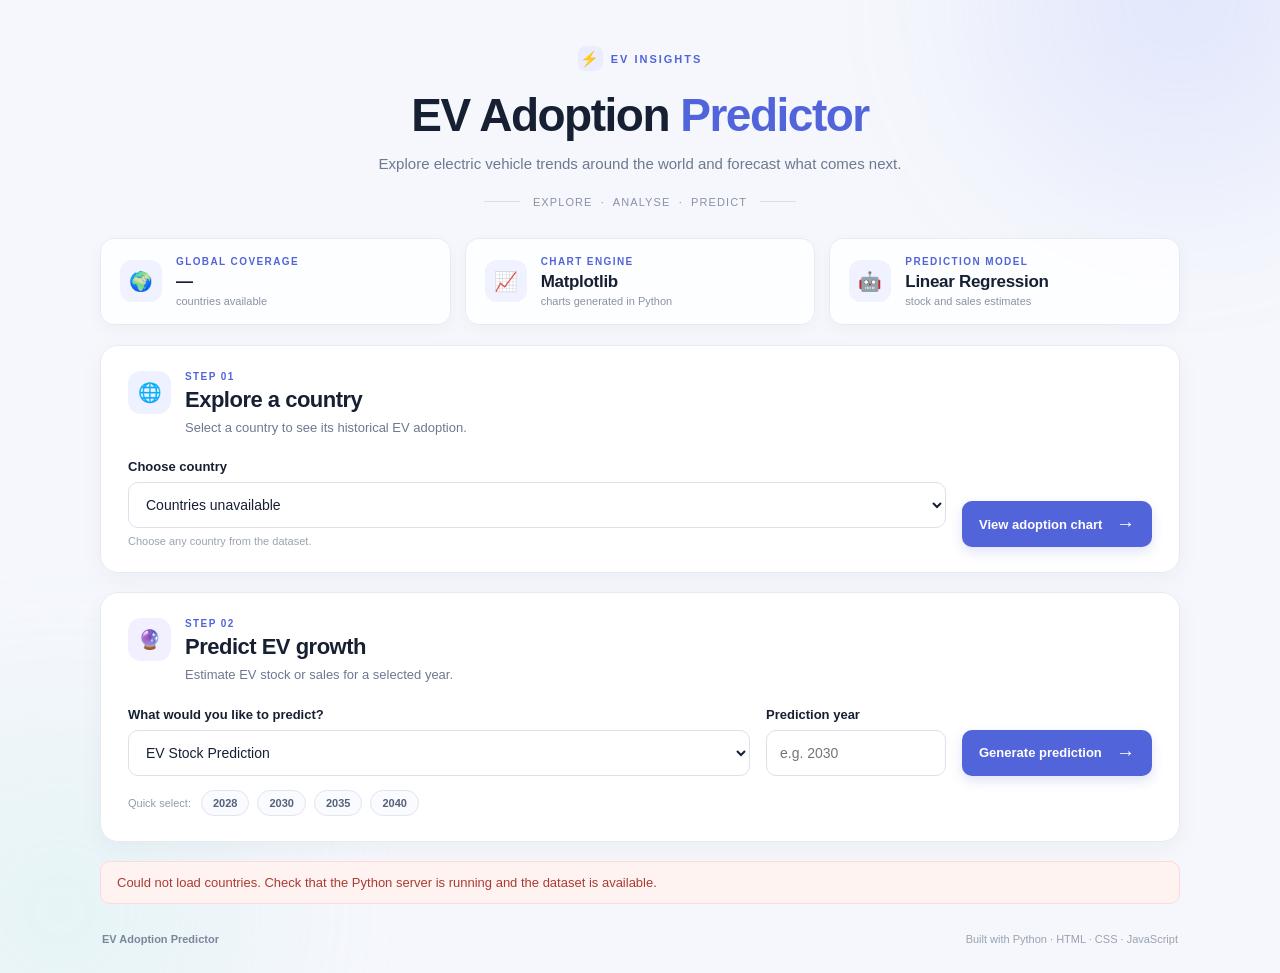
==== index.html @ 43938a67 "Add files via upload" ====
<!DOCTYPE html>
<html lang="en">
<head>
    <meta charset="UTF-8">
    <meta name="viewport" content="width=device-width, initial-scale=1.0">
    <title>EV Adoption Predictor</title>
    <link rel="stylesheet" href="style.css">
</head>
<body>
<div class="page-glow glow-one"></div>
<div class="page-glow glow-two"></div>
<div class="container">
    <header class="header">
        <div class="brand-mark"><span class="brand-icon">⚡</span><span>EV INSIGHTS</span></div>
        <h1>EV Adoption <span>Predictor</span></h1>
        <p class="subtitle">Explore electric vehicle trends around the world and forecast what comes next.</p>
        <div class="hero-line"><span></span><span>Explore&nbsp; · &nbsp;Analyse&nbsp; · &nbsp;Predict</span><span></span></div>
    </header>

    <main>
        <section class="overview-grid" aria-label="Project highlights">
            <div class="overview-card"><div class="overview-icon">🌍</div><div><p class="overview-label">GLOBAL COVERAGE</p><strong id="countryCount">—</strong><small>countries available</small></div></div>
            <div class="overview-card"><div class="overview-icon">📈</div><div><p class="overview-label">CHART ENGINE</p><strong>Matplotlib</strong><small>charts generated in Python</small></div></div>
            <div class="overview-card"><div class="overview-icon">🤖</div><div><p class="overview-label">PREDICTION MODEL</p><strong>Linear Regression</strong><small>stock and sales estimates</small></div></div>
        </section>

        <section class="card explore-card">
            <div class="section-heading">
                <div class="section-icon">🌐</div>
                <div><p class="eyebrow">STEP 01</p><h2>Explore a country</h2><p>Select a country to see its historical EV adoption.</p></div>
            </div>
            <div class="form-grid">
                <div class="field">
                    <label for="country">Choose country</label>
                    <select id="country"><option value="">Loading countries...</option></select>
                    <small class="field-hint">Choose any country from the dataset.</small>
                </div>
                <button id="viewBtn" class="primary-btn"><span>View adoption chart</span><span class="btn-arrow">→</span></button>
            </div>
        </section>

        <section id="chartSection" class="card chart-card hidden">
            <div class="chart-header">
                <div><p class="eyebrow">COUNTRY OVERVIEW</p><h2 id="chartTitle">EV Adoption</h2><p class="section-description">Historical electric vehicle stock over time</p></div>
                <div class="chart-actions"><div id="latestValue" class="latest-box">Latest data</div><button id="downloadBtn" class="secondary-btn" disabled>↓ Download PNG</button></div>
            </div>
            <div class="chart-wrapper"><div id="chartLoader" class="chart-loader hidden"><span class="spinner"></span>Preparing chart with Python...</div><img id="chartImage" alt="EV adoption chart"></div>
            <p class="chart-note"><span class="note-dot"></span> Chart generated using Python and Matplotlib</p>
        </section>

        <section class="card prediction-card">
            <div class="section-heading">
                <div class="section-icon purple">🔮</div>
                <div><p class="eyebrow">STEP 02</p><h2>Predict EV growth</h2><p>Estimate EV stock or sales for a selected year.</p></div>
            </div>
            <div class="form-grid prediction-grid">
                <div class="field"><label for="predictionType">What would you like to predict?</label><select id="predictionType"><option value="stock">EV Stock Prediction</option><option value="sales">EV Sales Prediction</option></select></div>
                <div class="field"><label for="futureYear">Prediction year</label><input id="futureYear" type="number" min="1900" max="2200" placeholder="e.g. 2030"></div>
                <button id="predictBtn" class="primary-btn"><span>Generate prediction</span><span class="btn-arrow">→</span></button>
            </div>
            <div class="year-shortcuts"><span>Quick select:</span><button type="button" class="year-chip" data-year="2028">2028</button><button type="button" class="year-chip" data-year="2030">2030</button><button type="button" class="year-chip" data-year="2035">2035</button><button type="button" class="year-chip" data-year="2040">2040</button></div>
            <div id="result" class="result hidden" aria-live="polite"></div>
        </section>
        <div id="message" class="message hidden" role="alert"></div>
    </main>
    <footer><span>EV Adoption Predictor</span><span>Built with Python · HTML · CSS · JavaScript</span></footer>
</div>
<script src="script.js"></script>
</body>
</html>
---- style.css ----
:root{--ink:#172033;--muted:#6e7890;--blue:#5264d9;--blue-dark:#4052c7;--line:#e7eaf2;--surface:#fff;--bg:#f5f7fc}
*{box-sizing:border-box;margin:0;padding:0}
body{font-family:Inter,Arial,Helvetica,sans-serif;background:var(--bg);color:var(--ink);min-height:100vh;overflow-x:hidden}
.page-glow{position:fixed;width:360px;height:360px;border-radius:50%;filter:blur(90px);opacity:.18;pointer-events:none;z-index:-1}.glow-one{background:#8fa2ff;top:-180px;right:-80px}.glow-two{background:#a6e8df;bottom:-190px;left:-120px}
.container{width:min(1080px,92%);margin:auto;padding:38px 0 24px}.header{text-align:center;padding:8px 10px 30px}.brand-mark{display:inline-flex;align-items:center;gap:8px;color:#5264d9;font-size:11px;font-weight:800;letter-spacing:2px;margin-bottom:17px}.brand-icon{display:grid;place-items:center;width:25px;height:25px;border-radius:8px;background:#e9edff;font-size:15px}h1{font-size:clamp(32px,5vw,46px);letter-spacing:-1.5px;margin-bottom:10px;font-weight:800}h1 span{color:var(--blue)}.subtitle{color:var(--muted);line-height:1.65;font-size:15px}.hero-line{display:flex;align-items:center;justify-content:center;gap:13px;margin-top:19px;color:#8992a6;font-size:11px;letter-spacing:1.1px;text-transform:uppercase}.hero-line span:first-child,.hero-line span:last-child{height:1px;width:36px;background:#d9deeb}
.overview-grid{display:grid;grid-template-columns:repeat(3,1fr);gap:14px;margin-bottom:20px}.overview-card{display:flex;align-items:center;gap:14px;padding:17px 19px;background:rgba(255,255,255,.82);border:1px solid var(--line);border-radius:14px;box-shadow:0 5px 18px rgba(25,35,60,.035);transition:transform .2s,box-shadow .2s}.overview-card:hover{transform:translateY(-3px);box-shadow:0 10px 24px rgba(25,35,60,.08)}.overview-icon{width:42px;height:42px;display:grid;place-items:center;border-radius:12px;background:#f0f2ff;font-size:19px}.overview-label,.eyebrow{font-size:10px;letter-spacing:1.4px;font-weight:800;color:var(--blue);margin-bottom:5px}.overview-card strong{display:block;font-size:17px;letter-spacing:-.3px}.overview-card small{display:block;color:#8992a6;font-size:11px;margin-top:3px}
.card{background:var(--surface);border:1px solid var(--line);border-radius:18px;padding:25px 27px;margin-bottom:19px;box-shadow:0 7px 24px rgba(25,35,60,.045);transition:box-shadow .2s}.card:hover{box-shadow:0 10px 30px rgba(25,35,60,.065)}.section-heading{display:flex;align-items:flex-start;gap:14px;margin-bottom:22px}.section-icon{width:43px;height:43px;flex:0 0 43px;display:grid;place-items:center;border-radius:13px;background:#eef1ff;font-size:19px}.section-icon.purple{background:#f2efff}.section-heading h2,.chart-header h2{font-size:22px;letter-spacing:-.5px;margin-bottom:5px}.section-heading p:not(.eyebrow),.section-description{color:var(--muted);font-size:13px;line-height:1.5}.form-grid{display:grid;grid-template-columns:1fr 190px;gap:16px;align-items:end}.prediction-grid{grid-template-columns:1fr 180px 190px}.field label{display:block;font-size:13px;font-weight:700;margin-bottom:8px}.field select,.field input{width:100%;height:46px;border:1px solid #dce1ec;border-radius:10px;padding:0 13px;font-size:14px;color:var(--ink);background:#fff;outline:none;transition:border .18s,box-shadow .18s}.field select:focus,.field input:focus{border-color:#8491ed;box-shadow:0 0 0 3px rgba(82,100,217,.12)}.field-hint{display:block;color:#9aa2b2;font-size:11px;margin-top:7px}.primary-btn{height:46px;border:0;border-radius:10px;padding:0 17px;background:var(--blue);color:white;font-size:13px;font-weight:700;cursor:pointer;display:flex;align-items:center;justify-content:space-between;gap:12px;box-shadow:0 5px 12px rgba(82,100,217,.18);transition:transform .18s,background .18s,box-shadow .18s}.primary-btn:hover{background:var(--blue-dark);transform:translateY(-2px);box-shadow:0 8px 16px rgba(82,100,217,.25)}.primary-btn:active{transform:translateY(0)}.primary-btn:disabled{opacity:.65;cursor:wait;transform:none}.btn-arrow{font-size:19px;font-weight:400}.secondary-btn{height:40px;padding:0 14px;border:1px solid #dce1ec;border-radius:9px;background:#fff;color:#45506a;font-size:12px;font-weight:700;cursor:pointer;transition:background .18s,border .18s,transform .18s}.secondary-btn:hover:not(:disabled){background:#f5f6ff;border-color:#bfc7f5;transform:translateY(-1px)}.secondary-btn:disabled{opacity:.45;cursor:not-allowed}
.chart-card{animation:riseIn .4s ease both}.chart-header{display:flex;justify-content:space-between;align-items:center;gap:18px;margin-bottom:17px}.chart-actions{display:flex;align-items:center;gap:10px}.latest-box{background:#eff2ff;color:#4354c7;padding:11px 14px;border-radius:9px;font-size:12px;font-weight:700}.chart-wrapper{width:100%;height:410px;border:1px solid #edf0f5;border-radius:12px;padding:10px;overflow:hidden;background:linear-gradient(135deg,#fff,#fbfcff);position:relative}.chart-wrapper img{width:100%;height:100%;object-fit:contain;display:block;transition:transform .25s}.chart-wrapper img:hover{transform:scale(1.015)}.chart-loader{position:absolute;inset:0;z-index:2;display:flex;align-items:center;justify-content:center;gap:10px;background:rgba(255,255,255,.9);color:#65708a;font-size:13px;font-weight:600}.spinner{width:19px;height:19px;border:2px solid #dce1ff;border-top-color:var(--blue);border-radius:50%;animation:spin .8s linear infinite}.chart-note{margin-top:11px;color:#929bad;font-size:11px;display:flex;align-items:center;gap:7px}.note-dot{width:6px;height:6px;border-radius:50%;background:#43b99a}.year-shortcuts{display:flex;align-items:center;gap:8px;margin-top:14px;flex-wrap:wrap}.year-shortcuts>span{font-size:11px;color:#929bad;margin-right:2px}.year-chip{border:1px solid #e1e5f0;background:#fafbff;color:#56617a;padding:6px 11px;border-radius:20px;font-size:11px;font-weight:700;cursor:pointer;transition:all .18s}.year-chip:hover,.year-chip.active{background:#edf0ff;border-color:#aeb8f3;color:#4052c7;transform:translateY(-1px)}.result{margin-top:21px;padding:20px 22px;border:1px solid #dfe4ff;border-radius:13px;background:linear-gradient(120deg,#f6f7ff,#fbfcff);animation:riseIn .35s ease both}.result-top{display:flex;align-items:center;justify-content:space-between;gap:10px}.result-info{color:#69748d;font-size:12px}.result-type{font-size:10px;font-weight:800;letter-spacing:.8px;color:#5264d9;background:#e9edff;padding:6px 9px;border-radius:20px}.result-main{font-size:clamp(28px,4vw,36px);font-weight:800;letter-spacing:-1px;color:#4354c7;margin:9px 0 4px}.result-caption{font-size:12px;color:#7d879b}.message{padding:13px 16px;background:#fff3f2;border:1px solid #ffd9d5;color:#a83c32;border-radius:10px;margin-bottom:17px;font-size:13px}.hidden{display:none!important}footer{display:flex;justify-content:space-between;gap:10px;color:#9aa2b2;font-size:11px;padding:12px 2px 4px}footer span:first-child{font-weight:700;color:#7c869b}
@keyframes spin{to{transform:rotate(360deg)}}@keyframes riseIn{from{opacity:0;transform:translateY(9px)}to{opacity:1;transform:translateY(0)}}
@media(max-width:760px){.overview-grid{grid-template-columns:1fr}.overview-card{padding:13px 16px}.form-grid,.prediction-grid{grid-template-columns:1fr}.chart-header{align-items:flex-start;flex-direction:column}.chart-actions{width:100%;flex-wrap:wrap}.chart-wrapper{height:320px}.card{padding:21px 18px}.container{padding-top:25px}footer{flex-direction:column;text-align:center}}
@media(prefers-reduced-motion:reduce){*,*::before,*::after{animation-duration:.01ms!important;animation-iteration-count:1!important;scroll-behavior:auto!important;transition-duration:.01ms!important}}
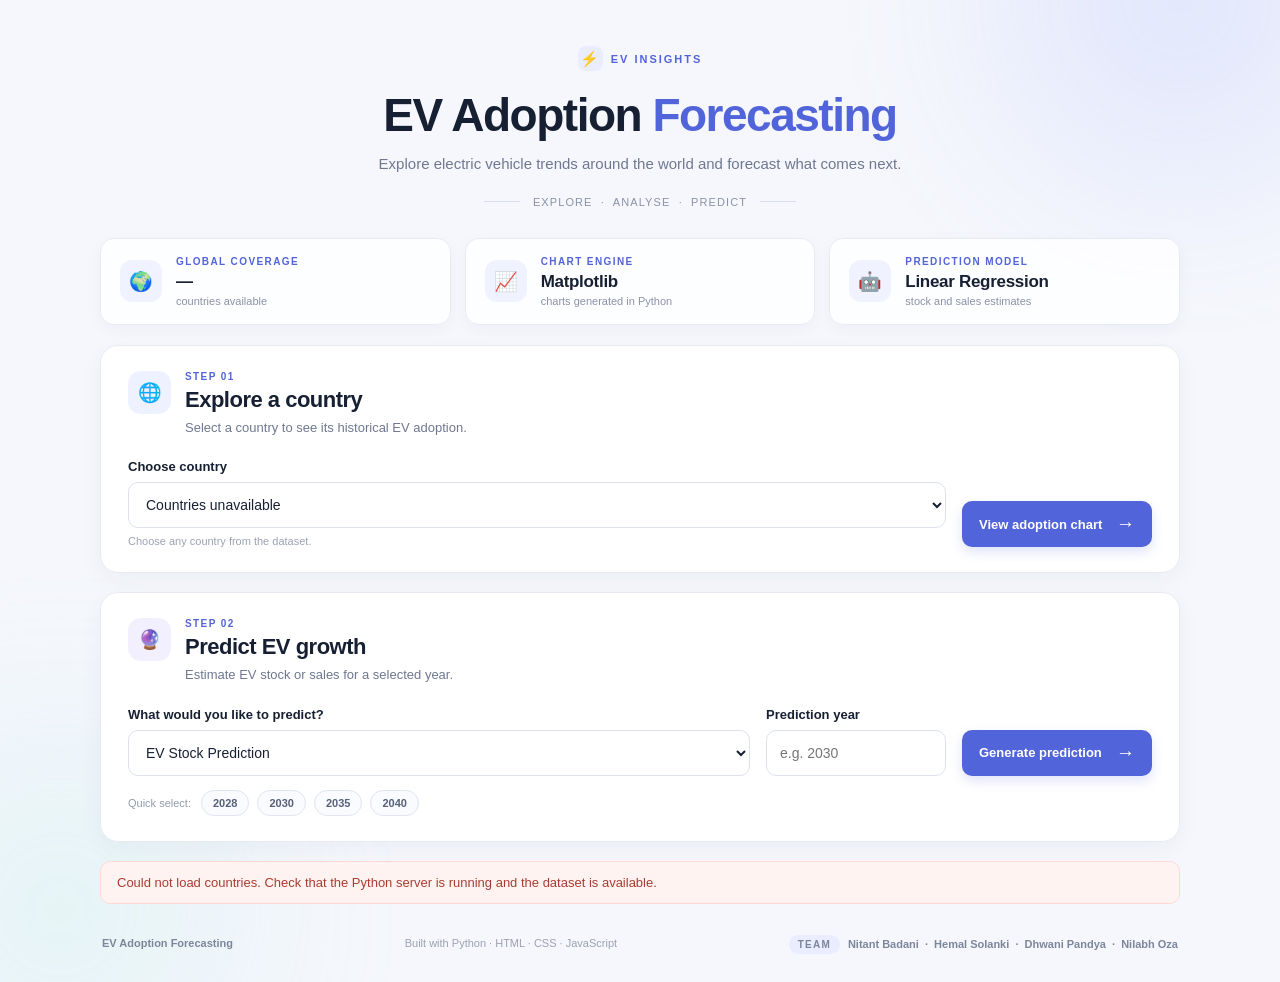
==== commit 563a99d2: "Rename to EV Adoption Forecasting; add team credits in footer" ====
--- a/index.html
+++ b/index.html
@@ -3,7 +3,7 @@
 <head>
     <meta charset="UTF-8">
     <meta name="viewport" content="width=device-width, initial-scale=1.0">
-    <title>EV Adoption Predictor</title>
+    <title>EV Adoption Forecasting</title>
     <link rel="stylesheet" href="style.css">
 </head>
 <body>
@@ -12,7 +12,7 @@
 <div class="container">
     <header class="header">
         <div class="brand-mark"><span class="brand-icon">⚡</span><span>EV INSIGHTS</span></div>
-        <h1>EV Adoption <span>Predictor</span></h1>
+        <h1>EV Adoption <span>Forecasting</span></h1>
         <p class="subtitle">Explore electric vehicle trends around the world and forecast what comes next.</p>
         <div class="hero-line"><span></span><span>Explore&nbsp; · &nbsp;Analyse&nbsp; · &nbsp;Predict</span><span></span></div>
     </header>
@@ -63,7 +63,14 @@
         </section>
         <div id="message" class="message hidden" role="alert"></div>
     </main>
-    <footer><span>EV Adoption Predictor</span><span>Built with Python · HTML · CSS · JavaScript</span></footer>
+    <footer>
+        <span>EV Adoption Forecasting</span>
+        <span>Built with Python · HTML · CSS · JavaScript</span>
+        <div class="credits">
+            <span class="credits-label">Team</span>
+            <span class="credits-names">Nitant Badani &nbsp;·&nbsp; Hemal Solanki &nbsp;·&nbsp; Dhwani Pandya &nbsp;·&nbsp; Nilabh Oza</span>
+        </div>
+    </footer>
 </div>
 <script src="script.js"></script>
 </body>
--- a/style.css
+++ b/style.css
@@ -5,7 +5,7 @@
 .container{width:min(1080px,92%);margin:auto;padding:38px 0 24px}.header{text-align:center;padding:8px 10px 30px}.brand-mark{display:inline-flex;align-items:center;gap:8px;color:#5264d9;font-size:11px;font-weight:800;letter-spacing:2px;margin-bottom:17px}.brand-icon{display:grid;place-items:center;width:25px;height:25px;border-radius:8px;background:#e9edff;font-size:15px}h1{font-size:clamp(32px,5vw,46px);letter-spacing:-1.5px;margin-bottom:10px;font-weight:800}h1 span{color:var(--blue)}.subtitle{color:var(--muted);line-height:1.65;font-size:15px}.hero-line{display:flex;align-items:center;justify-content:center;gap:13px;margin-top:19px;color:#8992a6;font-size:11px;letter-spacing:1.1px;text-transform:uppercase}.hero-line span:first-child,.hero-line span:last-child{height:1px;width:36px;background:#d9deeb}
 .overview-grid{display:grid;grid-template-columns:repeat(3,1fr);gap:14px;margin-bottom:20px}.overview-card{display:flex;align-items:center;gap:14px;padding:17px 19px;background:rgba(255,255,255,.82);border:1px solid var(--line);border-radius:14px;box-shadow:0 5px 18px rgba(25,35,60,.035);transition:transform .2s,box-shadow .2s}.overview-card:hover{transform:translateY(-3px);box-shadow:0 10px 24px rgba(25,35,60,.08)}.overview-icon{width:42px;height:42px;display:grid;place-items:center;border-radius:12px;background:#f0f2ff;font-size:19px}.overview-label,.eyebrow{font-size:10px;letter-spacing:1.4px;font-weight:800;color:var(--blue);margin-bottom:5px}.overview-card strong{display:block;font-size:17px;letter-spacing:-.3px}.overview-card small{display:block;color:#8992a6;font-size:11px;margin-top:3px}
 .card{background:var(--surface);border:1px solid var(--line);border-radius:18px;padding:25px 27px;margin-bottom:19px;box-shadow:0 7px 24px rgba(25,35,60,.045);transition:box-shadow .2s}.card:hover{box-shadow:0 10px 30px rgba(25,35,60,.065)}.section-heading{display:flex;align-items:flex-start;gap:14px;margin-bottom:22px}.section-icon{width:43px;height:43px;flex:0 0 43px;display:grid;place-items:center;border-radius:13px;background:#eef1ff;font-size:19px}.section-icon.purple{background:#f2efff}.section-heading h2,.chart-header h2{font-size:22px;letter-spacing:-.5px;margin-bottom:5px}.section-heading p:not(.eyebrow),.section-description{color:var(--muted);font-size:13px;line-height:1.5}.form-grid{display:grid;grid-template-columns:1fr 190px;gap:16px;align-items:end}.prediction-grid{grid-template-columns:1fr 180px 190px}.field label{display:block;font-size:13px;font-weight:700;margin-bottom:8px}.field select,.field input{width:100%;height:46px;border:1px solid #dce1ec;border-radius:10px;padding:0 13px;font-size:14px;color:var(--ink);background:#fff;outline:none;transition:border .18s,box-shadow .18s}.field select:focus,.field input:focus{border-color:#8491ed;box-shadow:0 0 0 3px rgba(82,100,217,.12)}.field-hint{display:block;color:#9aa2b2;font-size:11px;margin-top:7px}.primary-btn{height:46px;border:0;border-radius:10px;padding:0 17px;background:var(--blue);color:white;font-size:13px;font-weight:700;cursor:pointer;display:flex;align-items:center;justify-content:space-between;gap:12px;box-shadow:0 5px 12px rgba(82,100,217,.18);transition:transform .18s,background .18s,box-shadow .18s}.primary-btn:hover{background:var(--blue-dark);transform:translateY(-2px);box-shadow:0 8px 16px rgba(82,100,217,.25)}.primary-btn:active{transform:translateY(0)}.primary-btn:disabled{opacity:.65;cursor:wait;transform:none}.btn-arrow{font-size:19px;font-weight:400}.secondary-btn{height:40px;padding:0 14px;border:1px solid #dce1ec;border-radius:9px;background:#fff;color:#45506a;font-size:12px;font-weight:700;cursor:pointer;transition:background .18s,border .18s,transform .18s}.secondary-btn:hover:not(:disabled){background:#f5f6ff;border-color:#bfc7f5;transform:translateY(-1px)}.secondary-btn:disabled{opacity:.45;cursor:not-allowed}
-.chart-card{animation:riseIn .4s ease both}.chart-header{display:flex;justify-content:space-between;align-items:center;gap:18px;margin-bottom:17px}.chart-actions{display:flex;align-items:center;gap:10px}.latest-box{background:#eff2ff;color:#4354c7;padding:11px 14px;border-radius:9px;font-size:12px;font-weight:700}.chart-wrapper{width:100%;height:410px;border:1px solid #edf0f5;border-radius:12px;padding:10px;overflow:hidden;background:linear-gradient(135deg,#fff,#fbfcff);position:relative}.chart-wrapper img{width:100%;height:100%;object-fit:contain;display:block;transition:transform .25s}.chart-wrapper img:hover{transform:scale(1.015)}.chart-loader{position:absolute;inset:0;z-index:2;display:flex;align-items:center;justify-content:center;gap:10px;background:rgba(255,255,255,.9);color:#65708a;font-size:13px;font-weight:600}.spinner{width:19px;height:19px;border:2px solid #dce1ff;border-top-color:var(--blue);border-radius:50%;animation:spin .8s linear infinite}.chart-note{margin-top:11px;color:#929bad;font-size:11px;display:flex;align-items:center;gap:7px}.note-dot{width:6px;height:6px;border-radius:50%;background:#43b99a}.year-shortcuts{display:flex;align-items:center;gap:8px;margin-top:14px;flex-wrap:wrap}.year-shortcuts>span{font-size:11px;color:#929bad;margin-right:2px}.year-chip{border:1px solid #e1e5f0;background:#fafbff;color:#56617a;padding:6px 11px;border-radius:20px;font-size:11px;font-weight:700;cursor:pointer;transition:all .18s}.year-chip:hover,.year-chip.active{background:#edf0ff;border-color:#aeb8f3;color:#4052c7;transform:translateY(-1px)}.result{margin-top:21px;padding:20px 22px;border:1px solid #dfe4ff;border-radius:13px;background:linear-gradient(120deg,#f6f7ff,#fbfcff);animation:riseIn .35s ease both}.result-top{display:flex;align-items:center;justify-content:space-between;gap:10px}.result-info{color:#69748d;font-size:12px}.result-type{font-size:10px;font-weight:800;letter-spacing:.8px;color:#5264d9;background:#e9edff;padding:6px 9px;border-radius:20px}.result-main{font-size:clamp(28px,4vw,36px);font-weight:800;letter-spacing:-1px;color:#4354c7;margin:9px 0 4px}.result-caption{font-size:12px;color:#7d879b}.message{padding:13px 16px;background:#fff3f2;border:1px solid #ffd9d5;color:#a83c32;border-radius:10px;margin-bottom:17px;font-size:13px}.hidden{display:none!important}footer{display:flex;justify-content:space-between;gap:10px;color:#9aa2b2;font-size:11px;padding:12px 2px 4px}footer span:first-child{font-weight:700;color:#7c869b}
+.chart-card{animation:riseIn .4s ease both}.chart-header{display:flex;justify-content:space-between;align-items:center;gap:18px;margin-bottom:17px}.chart-actions{display:flex;align-items:center;gap:10px}.latest-box{background:#eff2ff;color:#4354c7;padding:11px 14px;border-radius:9px;font-size:12px;font-weight:700}.chart-wrapper{width:100%;height:410px;border:1px solid #edf0f5;border-radius:12px;padding:10px;overflow:hidden;background:linear-gradient(135deg,#fff,#fbfcff);position:relative}.chart-wrapper img{width:100%;height:100%;object-fit:contain;display:block;transition:transform .25s}.chart-wrapper img:hover{transform:scale(1.015)}.chart-loader{position:absolute;inset:0;z-index:2;display:flex;align-items:center;justify-content:center;gap:10px;background:rgba(255,255,255,.9);color:#65708a;font-size:13px;font-weight:600}.spinner{width:19px;height:19px;border:2px solid #dce1ff;border-top-color:var(--blue);border-radius:50%;animation:spin .8s linear infinite}.chart-note{margin-top:11px;color:#929bad;font-size:11px;display:flex;align-items:center;gap:7px}.note-dot{width:6px;height:6px;border-radius:50%;background:#43b99a}.year-shortcuts{display:flex;align-items:center;gap:8px;margin-top:14px;flex-wrap:wrap}.year-shortcuts>span{font-size:11px;color:#929bad;margin-right:2px}.year-chip{border:1px solid #e1e5f0;background:#fafbff;color:#56617a;padding:6px 11px;border-radius:20px;font-size:11px;font-weight:700;cursor:pointer;transition:all .18s}.year-chip:hover,.year-chip.active{background:#edf0ff;border-color:#aeb8f3;color:#4052c7;transform:translateY(-1px)}.result{margin-top:21px;padding:20px 22px;border:1px solid #dfe4ff;border-radius:13px;background:linear-gradient(120deg,#f6f7ff,#fbfcff);animation:riseIn .35s ease both}.result-top{display:flex;align-items:center;justify-content:space-between;gap:10px}.result-info{color:#69748d;font-size:12px}.result-type{font-size:10px;font-weight:800;letter-spacing:.8px;color:#5264d9;background:#e9edff;padding:6px 9px;border-radius:20px}.result-main{font-size:clamp(28px,4vw,36px);font-weight:800;letter-spacing:-1px;color:#4354c7;margin:9px 0 4px}.result-caption{font-size:12px;color:#7d879b}.message{padding:13px 16px;background:#fff3f2;border:1px solid #ffd9d5;color:#a83c32;border-radius:10px;margin-bottom:17px;font-size:13px}.hidden{display:none!important}footer{display:flex;justify-content:space-between;align-items:center;gap:10px;color:#9aa2b2;font-size:11px;padding:12px 2px 4px;flex-wrap:wrap}footer span:first-child{font-weight:700;color:#7c869b}.credits{display:flex;align-items:center;gap:8px;margin-top:2px}.credits-label{font-size:10px;font-weight:800;letter-spacing:1.2px;color:#5264d9;background:#e9edff;padding:4px 9px;border-radius:20px;text-transform:uppercase}.credits-names{font-size:11px;color:#7c869b;font-weight:600}
 @keyframes spin{to{transform:rotate(360deg)}}@keyframes riseIn{from{opacity:0;transform:translateY(9px)}to{opacity:1;transform:translateY(0)}}
-@media(max-width:760px){.overview-grid{grid-template-columns:1fr}.overview-card{padding:13px 16px}.form-grid,.prediction-grid{grid-template-columns:1fr}.chart-header{align-items:flex-start;flex-direction:column}.chart-actions{width:100%;flex-wrap:wrap}.chart-wrapper{height:320px}.card{padding:21px 18px}.container{padding-top:25px}footer{flex-direction:column;text-align:center}}
+@media(max-width:760px){.overview-grid{grid-template-columns:1fr}.overview-card{padding:13px 16px}.form-grid,.prediction-grid{grid-template-columns:1fr}.chart-header{align-items:flex-start;flex-direction:column}.chart-actions{width:100%;flex-wrap:wrap}.chart-wrapper{height:320px}.card{padding:21px 18px}.container{padding-top:25px}footer{flex-direction:column;text-align:center}.credits{justify-content:center;flex-wrap:wrap}}
 @media(prefers-reduced-motion:reduce){*,*::before,*::after{animation-duration:.01ms!important;animation-iteration-count:1!important;scroll-behavior:auto!important;transition-duration:.01ms!important}}
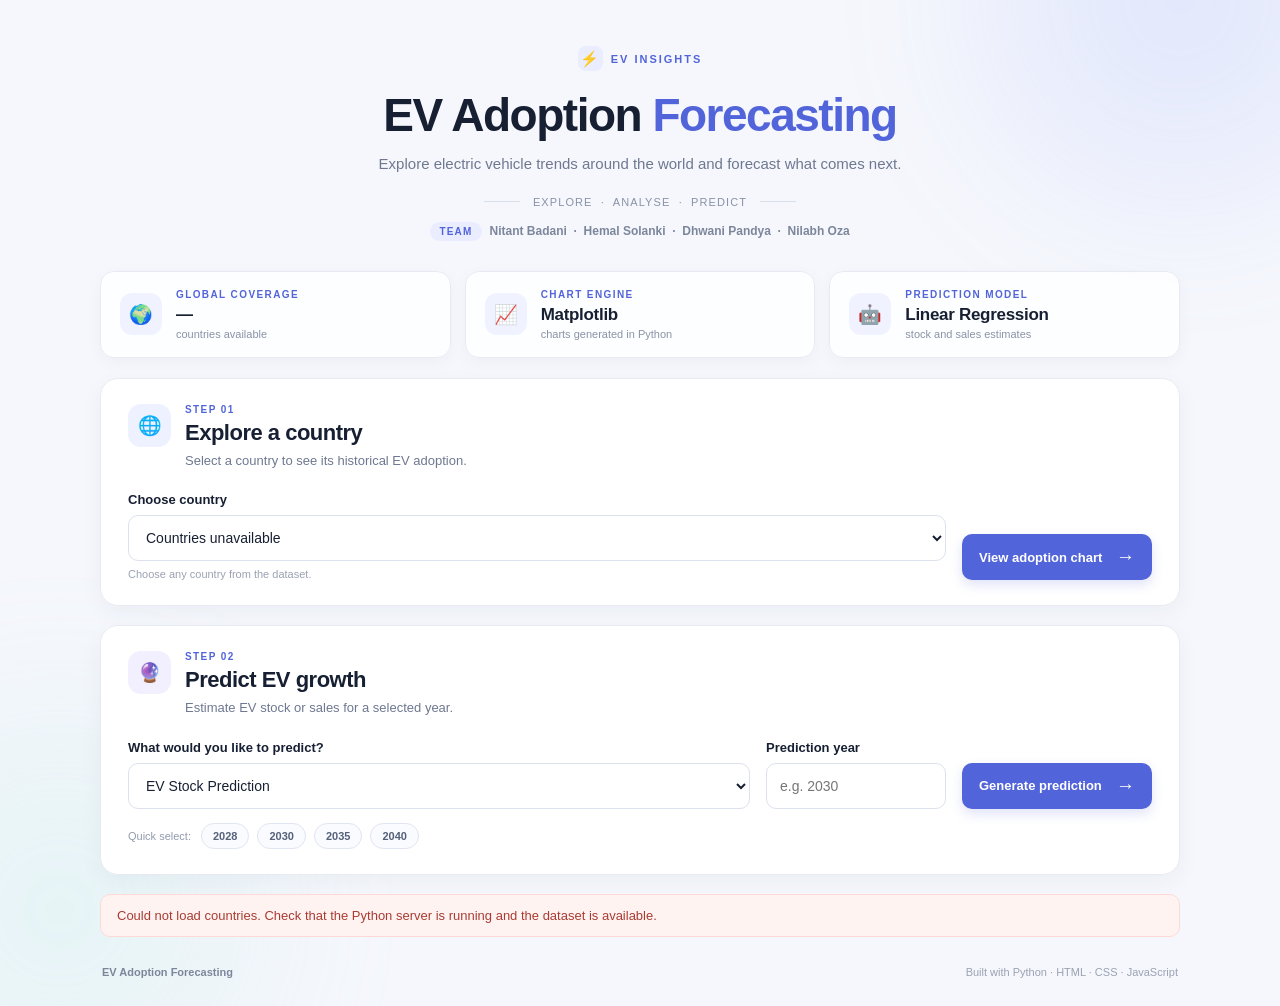
==== commit 65a91981: "Move team credits from footer to header" ====
--- a/index.html
+++ b/index.html
@@ -15,6 +15,10 @@
         <h1>EV Adoption <span>Forecasting</span></h1>
         <p class="subtitle">Explore electric vehicle trends around the world and forecast what comes next.</p>
         <div class="hero-line"><span></span><span>Explore&nbsp; · &nbsp;Analyse&nbsp; · &nbsp;Predict</span><span></span></div>
+        <div class="credits">
+            <span class="credits-label">Team</span>
+            <span class="credits-names">Nitant Badani &nbsp;·&nbsp; Hemal Solanki &nbsp;·&nbsp; Dhwani Pandya &nbsp;·&nbsp; Nilabh Oza</span>
+        </div>
     </header>
 
     <main>
@@ -66,10 +70,6 @@
     <footer>
         <span>EV Adoption Forecasting</span>
         <span>Built with Python · HTML · CSS · JavaScript</span>
-        <div class="credits">
-            <span class="credits-label">Team</span>
-            <span class="credits-names">Nitant Badani &nbsp;·&nbsp; Hemal Solanki &nbsp;·&nbsp; Dhwani Pandya &nbsp;·&nbsp; Nilabh Oza</span>
-        </div>
     </footer>
 </div>
 <script src="script.js"></script>
--- a/style.css
+++ b/style.css
@@ -5,7 +5,7 @@
 .container{width:min(1080px,92%);margin:auto;padding:38px 0 24px}.header{text-align:center;padding:8px 10px 30px}.brand-mark{display:inline-flex;align-items:center;gap:8px;color:#5264d9;font-size:11px;font-weight:800;letter-spacing:2px;margin-bottom:17px}.brand-icon{display:grid;place-items:center;width:25px;height:25px;border-radius:8px;background:#e9edff;font-size:15px}h1{font-size:clamp(32px,5vw,46px);letter-spacing:-1.5px;margin-bottom:10px;font-weight:800}h1 span{color:var(--blue)}.subtitle{color:var(--muted);line-height:1.65;font-size:15px}.hero-line{display:flex;align-items:center;justify-content:center;gap:13px;margin-top:19px;color:#8992a6;font-size:11px;letter-spacing:1.1px;text-transform:uppercase}.hero-line span:first-child,.hero-line span:last-child{height:1px;width:36px;background:#d9deeb}
 .overview-grid{display:grid;grid-template-columns:repeat(3,1fr);gap:14px;margin-bottom:20px}.overview-card{display:flex;align-items:center;gap:14px;padding:17px 19px;background:rgba(255,255,255,.82);border:1px solid var(--line);border-radius:14px;box-shadow:0 5px 18px rgba(25,35,60,.035);transition:transform .2s,box-shadow .2s}.overview-card:hover{transform:translateY(-3px);box-shadow:0 10px 24px rgba(25,35,60,.08)}.overview-icon{width:42px;height:42px;display:grid;place-items:center;border-radius:12px;background:#f0f2ff;font-size:19px}.overview-label,.eyebrow{font-size:10px;letter-spacing:1.4px;font-weight:800;color:var(--blue);margin-bottom:5px}.overview-card strong{display:block;font-size:17px;letter-spacing:-.3px}.overview-card small{display:block;color:#8992a6;font-size:11px;margin-top:3px}
 .card{background:var(--surface);border:1px solid var(--line);border-radius:18px;padding:25px 27px;margin-bottom:19px;box-shadow:0 7px 24px rgba(25,35,60,.045);transition:box-shadow .2s}.card:hover{box-shadow:0 10px 30px rgba(25,35,60,.065)}.section-heading{display:flex;align-items:flex-start;gap:14px;margin-bottom:22px}.section-icon{width:43px;height:43px;flex:0 0 43px;display:grid;place-items:center;border-radius:13px;background:#eef1ff;font-size:19px}.section-icon.purple{background:#f2efff}.section-heading h2,.chart-header h2{font-size:22px;letter-spacing:-.5px;margin-bottom:5px}.section-heading p:not(.eyebrow),.section-description{color:var(--muted);font-size:13px;line-height:1.5}.form-grid{display:grid;grid-template-columns:1fr 190px;gap:16px;align-items:end}.prediction-grid{grid-template-columns:1fr 180px 190px}.field label{display:block;font-size:13px;font-weight:700;margin-bottom:8px}.field select,.field input{width:100%;height:46px;border:1px solid #dce1ec;border-radius:10px;padding:0 13px;font-size:14px;color:var(--ink);background:#fff;outline:none;transition:border .18s,box-shadow .18s}.field select:focus,.field input:focus{border-color:#8491ed;box-shadow:0 0 0 3px rgba(82,100,217,.12)}.field-hint{display:block;color:#9aa2b2;font-size:11px;margin-top:7px}.primary-btn{height:46px;border:0;border-radius:10px;padding:0 17px;background:var(--blue);color:white;font-size:13px;font-weight:700;cursor:pointer;display:flex;align-items:center;justify-content:space-between;gap:12px;box-shadow:0 5px 12px rgba(82,100,217,.18);transition:transform .18s,background .18s,box-shadow .18s}.primary-btn:hover{background:var(--blue-dark);transform:translateY(-2px);box-shadow:0 8px 16px rgba(82,100,217,.25)}.primary-btn:active{transform:translateY(0)}.primary-btn:disabled{opacity:.65;cursor:wait;transform:none}.btn-arrow{font-size:19px;font-weight:400}.secondary-btn{height:40px;padding:0 14px;border:1px solid #dce1ec;border-radius:9px;background:#fff;color:#45506a;font-size:12px;font-weight:700;cursor:pointer;transition:background .18s,border .18s,transform .18s}.secondary-btn:hover:not(:disabled){background:#f5f6ff;border-color:#bfc7f5;transform:translateY(-1px)}.secondary-btn:disabled{opacity:.45;cursor:not-allowed}
-.chart-card{animation:riseIn .4s ease both}.chart-header{display:flex;justify-content:space-between;align-items:center;gap:18px;margin-bottom:17px}.chart-actions{display:flex;align-items:center;gap:10px}.latest-box{background:#eff2ff;color:#4354c7;padding:11px 14px;border-radius:9px;font-size:12px;font-weight:700}.chart-wrapper{width:100%;height:410px;border:1px solid #edf0f5;border-radius:12px;padding:10px;overflow:hidden;background:linear-gradient(135deg,#fff,#fbfcff);position:relative}.chart-wrapper img{width:100%;height:100%;object-fit:contain;display:block;transition:transform .25s}.chart-wrapper img:hover{transform:scale(1.015)}.chart-loader{position:absolute;inset:0;z-index:2;display:flex;align-items:center;justify-content:center;gap:10px;background:rgba(255,255,255,.9);color:#65708a;font-size:13px;font-weight:600}.spinner{width:19px;height:19px;border:2px solid #dce1ff;border-top-color:var(--blue);border-radius:50%;animation:spin .8s linear infinite}.chart-note{margin-top:11px;color:#929bad;font-size:11px;display:flex;align-items:center;gap:7px}.note-dot{width:6px;height:6px;border-radius:50%;background:#43b99a}.year-shortcuts{display:flex;align-items:center;gap:8px;margin-top:14px;flex-wrap:wrap}.year-shortcuts>span{font-size:11px;color:#929bad;margin-right:2px}.year-chip{border:1px solid #e1e5f0;background:#fafbff;color:#56617a;padding:6px 11px;border-radius:20px;font-size:11px;font-weight:700;cursor:pointer;transition:all .18s}.year-chip:hover,.year-chip.active{background:#edf0ff;border-color:#aeb8f3;color:#4052c7;transform:translateY(-1px)}.result{margin-top:21px;padding:20px 22px;border:1px solid #dfe4ff;border-radius:13px;background:linear-gradient(120deg,#f6f7ff,#fbfcff);animation:riseIn .35s ease both}.result-top{display:flex;align-items:center;justify-content:space-between;gap:10px}.result-info{color:#69748d;font-size:12px}.result-type{font-size:10px;font-weight:800;letter-spacing:.8px;color:#5264d9;background:#e9edff;padding:6px 9px;border-radius:20px}.result-main{font-size:clamp(28px,4vw,36px);font-weight:800;letter-spacing:-1px;color:#4354c7;margin:9px 0 4px}.result-caption{font-size:12px;color:#7d879b}.message{padding:13px 16px;background:#fff3f2;border:1px solid #ffd9d5;color:#a83c32;border-radius:10px;margin-bottom:17px;font-size:13px}.hidden{display:none!important}footer{display:flex;justify-content:space-between;align-items:center;gap:10px;color:#9aa2b2;font-size:11px;padding:12px 2px 4px;flex-wrap:wrap}footer span:first-child{font-weight:700;color:#7c869b}.credits{display:flex;align-items:center;gap:8px;margin-top:2px}.credits-label{font-size:10px;font-weight:800;letter-spacing:1.2px;color:#5264d9;background:#e9edff;padding:4px 9px;border-radius:20px;text-transform:uppercase}.credits-names{font-size:11px;color:#7c869b;font-weight:600}
+.chart-card{animation:riseIn .4s ease both}.chart-header{display:flex;justify-content:space-between;align-items:center;gap:18px;margin-bottom:17px}.chart-actions{display:flex;align-items:center;gap:10px}.latest-box{background:#eff2ff;color:#4354c7;padding:11px 14px;border-radius:9px;font-size:12px;font-weight:700}.chart-wrapper{width:100%;height:410px;border:1px solid #edf0f5;border-radius:12px;padding:10px;overflow:hidden;background:linear-gradient(135deg,#fff,#fbfcff);position:relative}.chart-wrapper img{width:100%;height:100%;object-fit:contain;display:block;transition:transform .25s}.chart-wrapper img:hover{transform:scale(1.015)}.chart-loader{position:absolute;inset:0;z-index:2;display:flex;align-items:center;justify-content:center;gap:10px;background:rgba(255,255,255,.9);color:#65708a;font-size:13px;font-weight:600}.spinner{width:19px;height:19px;border:2px solid #dce1ff;border-top-color:var(--blue);border-radius:50%;animation:spin .8s linear infinite}.chart-note{margin-top:11px;color:#929bad;font-size:11px;display:flex;align-items:center;gap:7px}.note-dot{width:6px;height:6px;border-radius:50%;background:#43b99a}.year-shortcuts{display:flex;align-items:center;gap:8px;margin-top:14px;flex-wrap:wrap}.year-shortcuts>span{font-size:11px;color:#929bad;margin-right:2px}.year-chip{border:1px solid #e1e5f0;background:#fafbff;color:#56617a;padding:6px 11px;border-radius:20px;font-size:11px;font-weight:700;cursor:pointer;transition:all .18s}.year-chip:hover,.year-chip.active{background:#edf0ff;border-color:#aeb8f3;color:#4052c7;transform:translateY(-1px)}.result{margin-top:21px;padding:20px 22px;border:1px solid #dfe4ff;border-radius:13px;background:linear-gradient(120deg,#f6f7ff,#fbfcff);animation:riseIn .35s ease both}.result-top{display:flex;align-items:center;justify-content:space-between;gap:10px}.result-info{color:#69748d;font-size:12px}.result-type{font-size:10px;font-weight:800;letter-spacing:.8px;color:#5264d9;background:#e9edff;padding:6px 9px;border-radius:20px}.result-main{font-size:clamp(28px,4vw,36px);font-weight:800;letter-spacing:-1px;color:#4354c7;margin:9px 0 4px}.result-caption{font-size:12px;color:#7d879b}.message{padding:13px 16px;background:#fff3f2;border:1px solid #ffd9d5;color:#a83c32;border-radius:10px;margin-bottom:17px;font-size:13px}.hidden{display:none!important}footer{display:flex;justify-content:space-between;align-items:center;gap:10px;color:#9aa2b2;font-size:11px;padding:12px 2px 4px;flex-wrap:wrap}footer span:first-child{font-weight:700;color:#7c869b}.credits{display:flex;align-items:center;justify-content:center;gap:8px;margin-top:14px}.credits-label{font-size:10px;font-weight:800;letter-spacing:1.2px;color:#5264d9;background:#e9edff;padding:4px 9px;border-radius:20px;text-transform:uppercase}.credits-names{font-size:12px;color:#7c869b;font-weight:600}
 @keyframes spin{to{transform:rotate(360deg)}}@keyframes riseIn{from{opacity:0;transform:translateY(9px)}to{opacity:1;transform:translateY(0)}}
 @media(max-width:760px){.overview-grid{grid-template-columns:1fr}.overview-card{padding:13px 16px}.form-grid,.prediction-grid{grid-template-columns:1fr}.chart-header{align-items:flex-start;flex-direction:column}.chart-actions{width:100%;flex-wrap:wrap}.chart-wrapper{height:320px}.card{padding:21px 18px}.container{padding-top:25px}footer{flex-direction:column;text-align:center}.credits{justify-content:center;flex-wrap:wrap}}
 @media(prefers-reduced-motion:reduce){*,*::before,*::after{animation-duration:.01ms!important;animation-iteration-count:1!important;scroll-behavior:auto!important;transition-duration:.01ms!important}}
